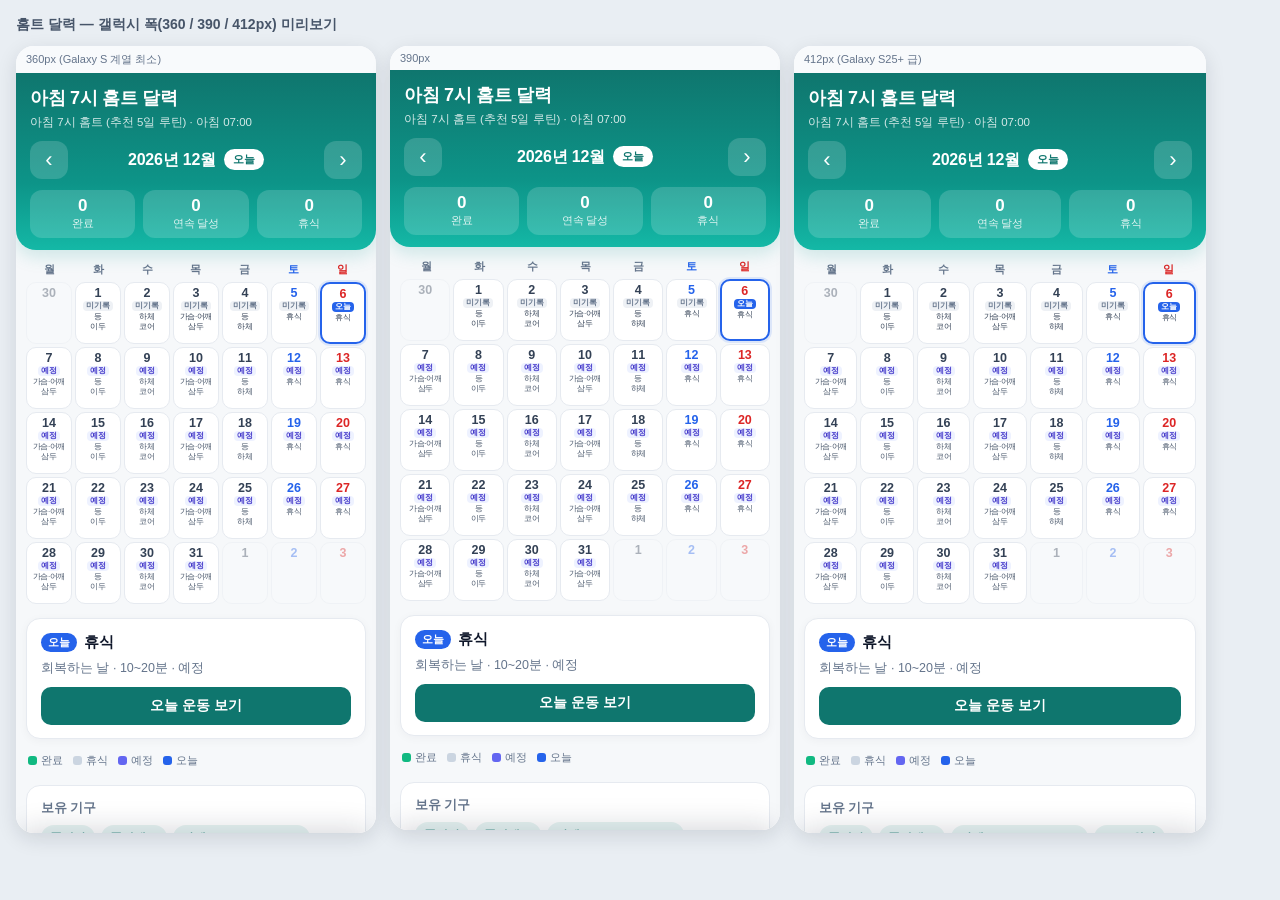
==== preview/mobile.html @ d3202d75 "모바일 폭 미리보기 페이지 추가" ====
<!DOCTYPE html>
<html lang="ko">
<head>
<meta charset="utf-8" />
<title>모바일 미리보기 (360 / 390 / 412)</title>
<style>
  body { margin: 0; padding: 16px; background: #E9EEF3; font-family: -apple-system, "Noto Sans KR", sans-serif; }
  h1 { font-size: 14px; color: #475569; margin: 0 0 12px; }
  .row { display: flex; gap: 14px; align-items: flex-start; flex-wrap: wrap; }
  .device { background: #fff; border-radius: 18px; box-shadow: 0 6px 20px rgba(15,23,42,.12); overflow: hidden; }
  .device p { margin: 0; padding: 6px 10px; font-size: 11px; color: #64748B; background: #F8FAFC; }
  iframe { display: block; border: 0; }
</style>
</head>
<body>
<h1>홈트 달력 — 갤럭시 폭(360 / 390 / 412px) 미리보기</h1>
<div class="row">
  <div class="device"><p>360px (Galaxy S 계열 최소)</p><iframe src="../index.html" width="360" height="760" title="360px 미리보기"></iframe></div>
  <div class="device"><p>390px</p><iframe src="../index.html" width="390" height="760" title="390px 미리보기"></iframe></div>
  <div class="device"><p>412px (Galaxy S25+ 급)</p><iframe src="../index.html" width="412" height="760" title="412px 미리보기"></iframe></div>
</div>
</body>
</html>
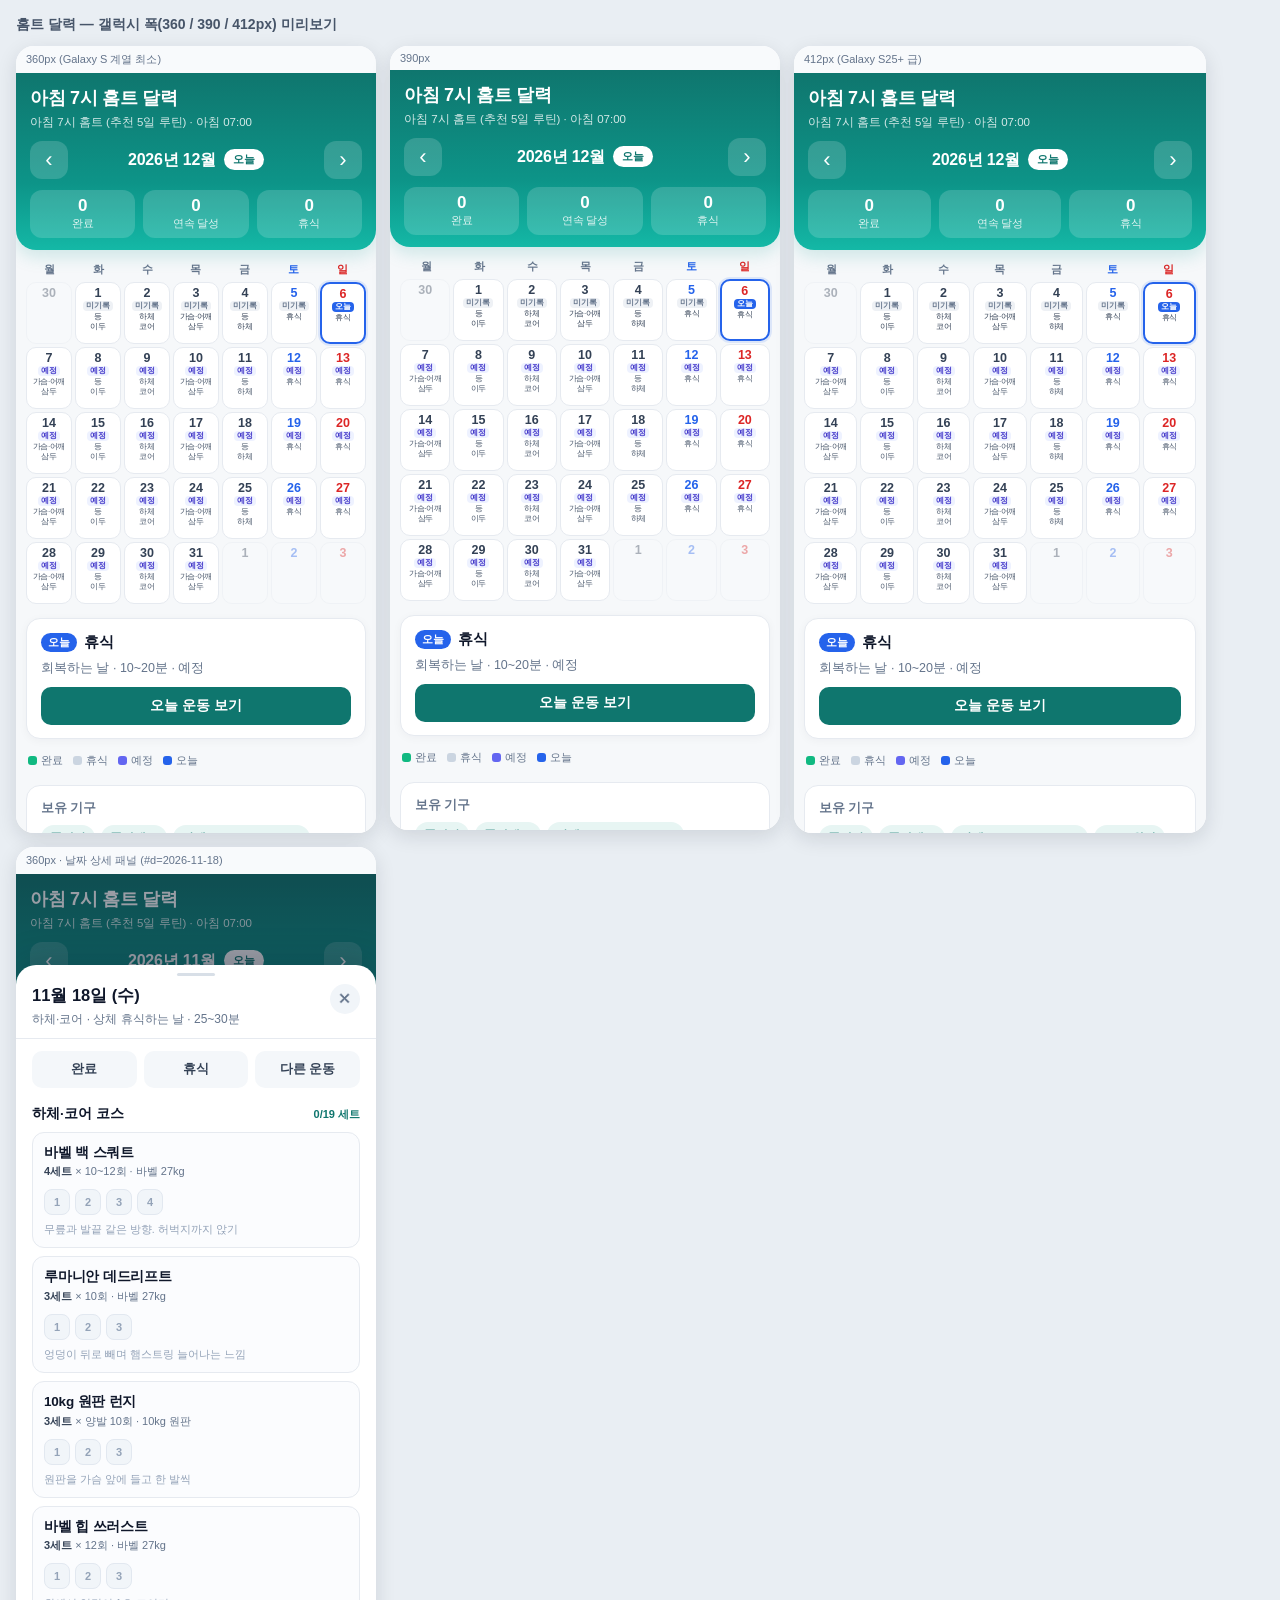
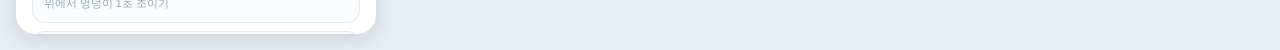
==== commit ef01cb2a: "날짜 딥링크(#d=YYYY-MM-DD) 지원, 상세 패널 미리보기 추가" ====
--- a/preview/mobile.html
+++ b/preview/mobile.html
@@ -18,6 +18,7 @@
   <div class="device"><p>360px (Galaxy S 계열 최소)</p><iframe src="../index.html" width="360" height="760" title="360px 미리보기"></iframe></div>
   <div class="device"><p>390px</p><iframe src="../index.html" width="390" height="760" title="390px 미리보기"></iframe></div>
   <div class="device"><p>412px (Galaxy S25+ 급)</p><iframe src="../index.html" width="412" height="760" title="412px 미리보기"></iframe></div>
+  <div class="device"><p>360px · 날짜 상세 패널 (#d=2026-11-18)</p><iframe src="../index.html#d=2026-11-18" width="360" height="760" title="상세 패널 미리보기"></iframe></div>
 </div>
 </body>
 </html>
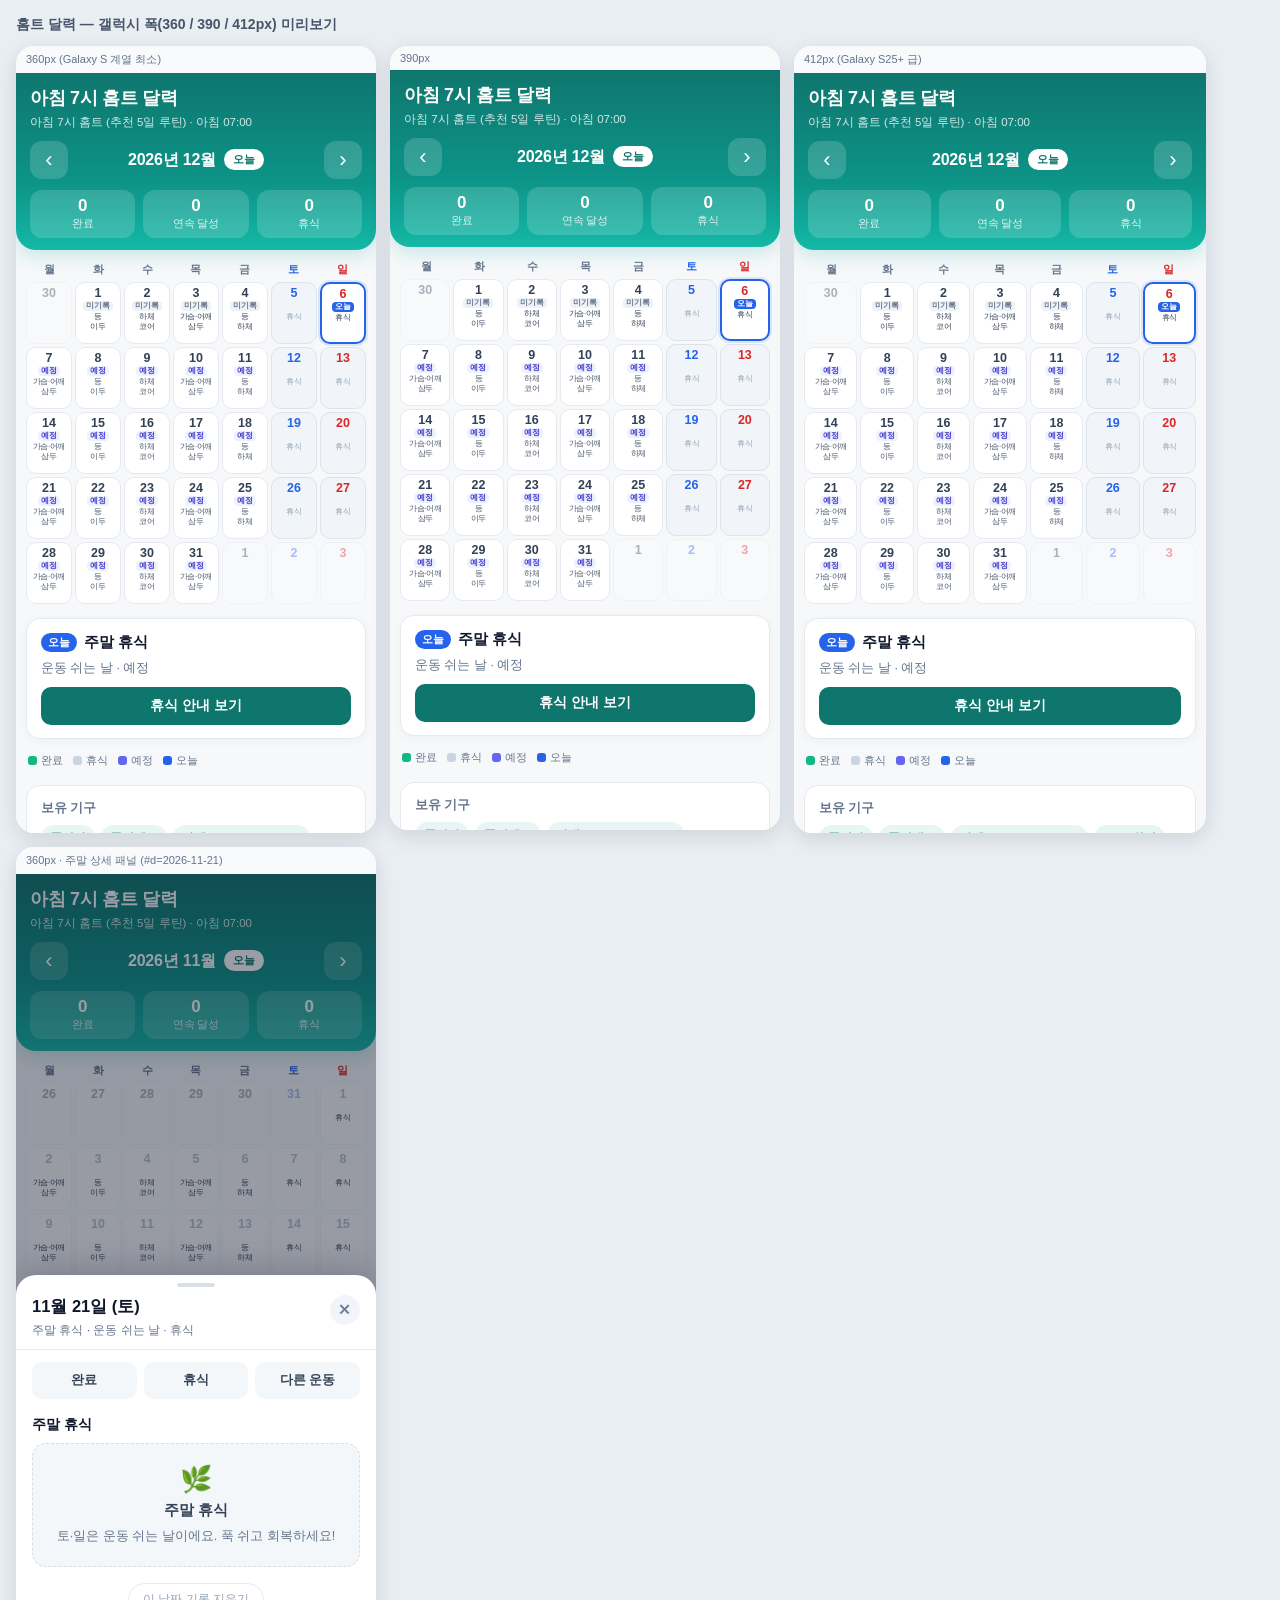
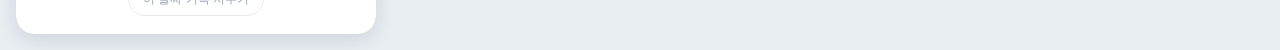
==== commit a4b35bab: "주말은 휴식: 토·일 예정 배지 제거, 휴식 안내 카드로 변경" ====
--- a/preview/mobile.html
+++ b/preview/mobile.html
@@ -18,7 +18,7 @@
   <div class="device"><p>360px (Galaxy S 계열 최소)</p><iframe src="../index.html" width="360" height="760" title="360px 미리보기"></iframe></div>
   <div class="device"><p>390px</p><iframe src="../index.html" width="390" height="760" title="390px 미리보기"></iframe></div>
   <div class="device"><p>412px (Galaxy S25+ 급)</p><iframe src="../index.html" width="412" height="760" title="412px 미리보기"></iframe></div>
-  <div class="device"><p>360px · 날짜 상세 패널 (#d=2026-11-18)</p><iframe src="../index.html#d=2026-11-18" width="360" height="760" title="상세 패널 미리보기"></iframe></div>
+  <div class="device"><p>360px · 주말 상세 패널 (#d=2026-11-21)</p><iframe src="../index.html?v=6#d=2026-11-21" width="360" height="760" title="상세 패널 미리보기"></iframe></div>
 </div>
 </body>
 </html>
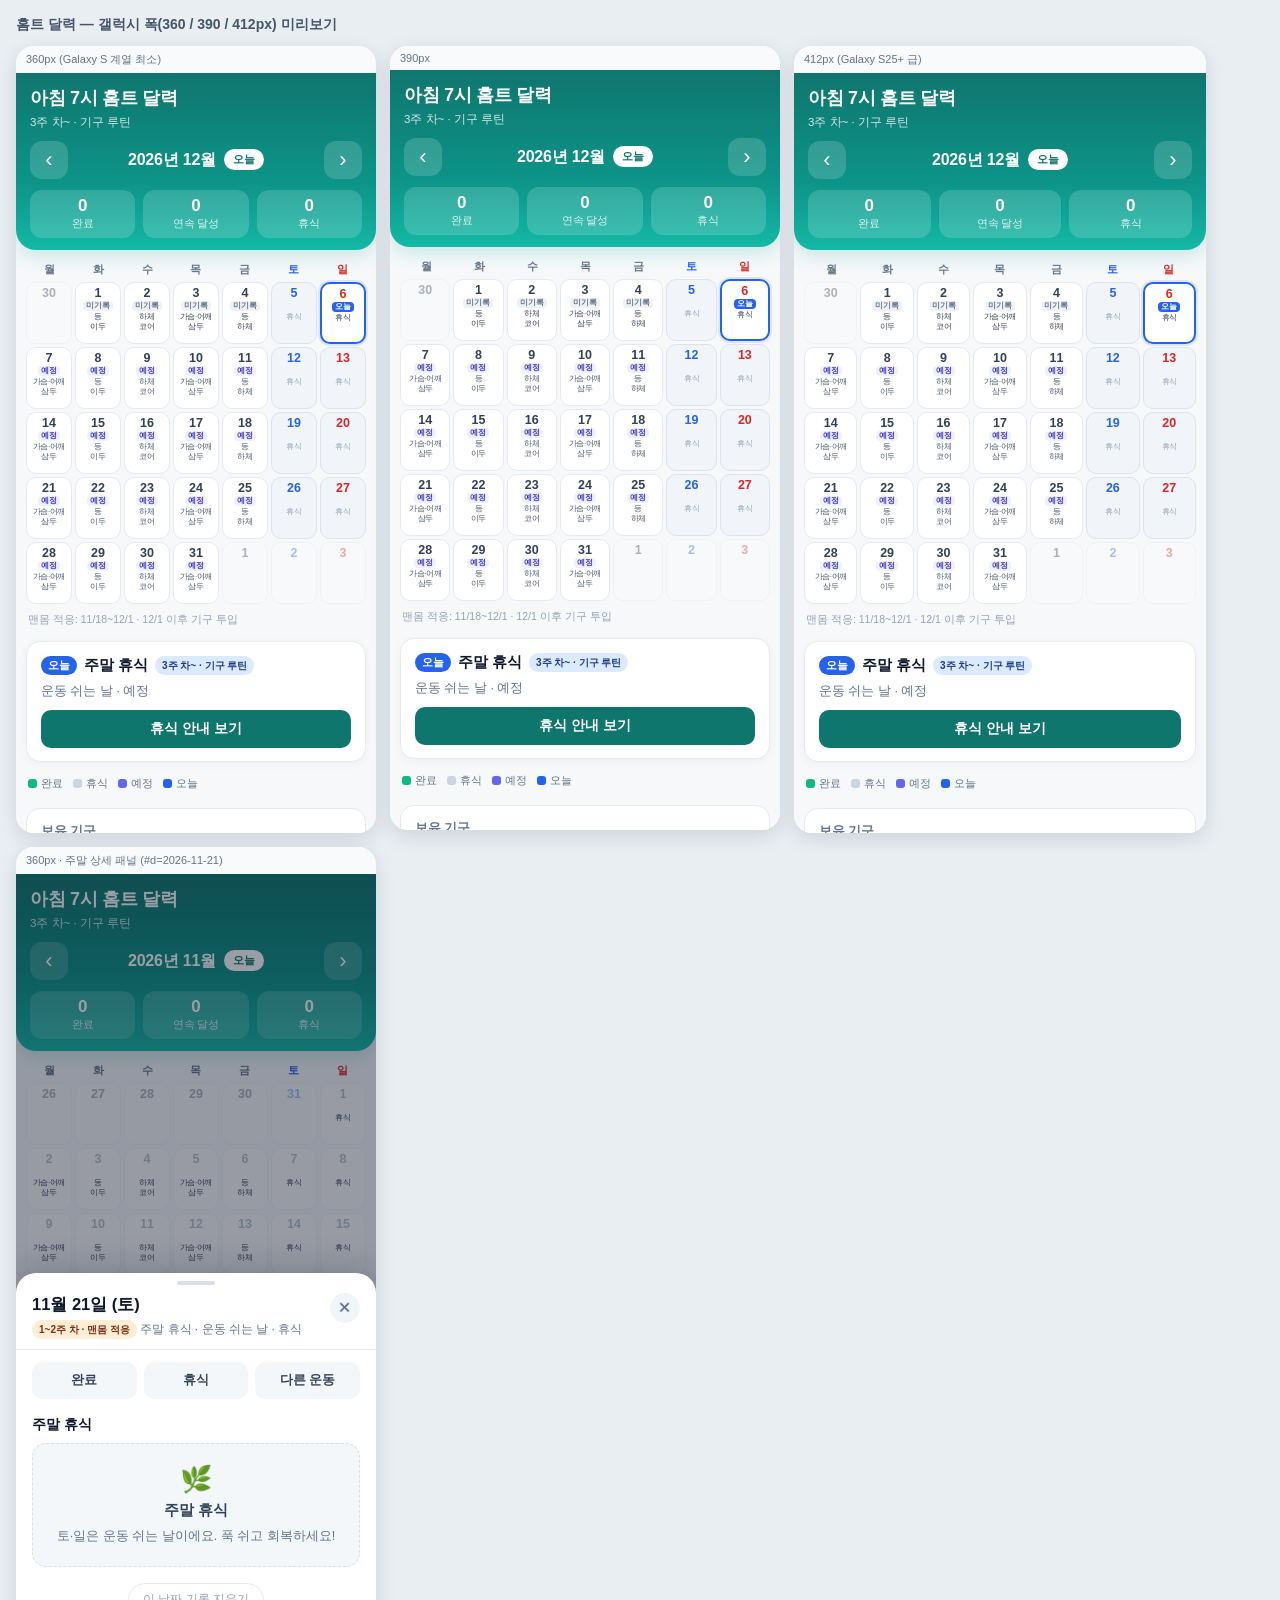
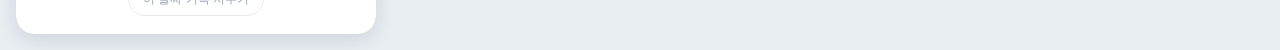
==== commit 8b47f970: "2주 맨몸 적응기(bodyweight_menus) + 주말 휴식 표시 정리 + 17kg 단일 원판 종목 교체" ====
--- a/preview/mobile.html
+++ b/preview/mobile.html
@@ -18,7 +18,7 @@
   <div class="device"><p>360px (Galaxy S 계열 최소)</p><iframe src="../index.html" width="360" height="760" title="360px 미리보기"></iframe></div>
   <div class="device"><p>390px</p><iframe src="../index.html" width="390" height="760" title="390px 미리보기"></iframe></div>
   <div class="device"><p>412px (Galaxy S25+ 급)</p><iframe src="../index.html" width="412" height="760" title="412px 미리보기"></iframe></div>
-  <div class="device"><p>360px · 주말 상세 패널 (#d=2026-11-21)</p><iframe src="../index.html?v=6#d=2026-11-21" width="360" height="760" title="상세 패널 미리보기"></iframe></div>
+  <div class="device"><p>360px · 주말 상세 패널 (#d=2026-11-21)</p><iframe src="../index.html?v=7#d=2026-11-21" width="360" height="760" title="상세 패널 미리보기"></iframe></div>
 </div>
 </body>
 </html>
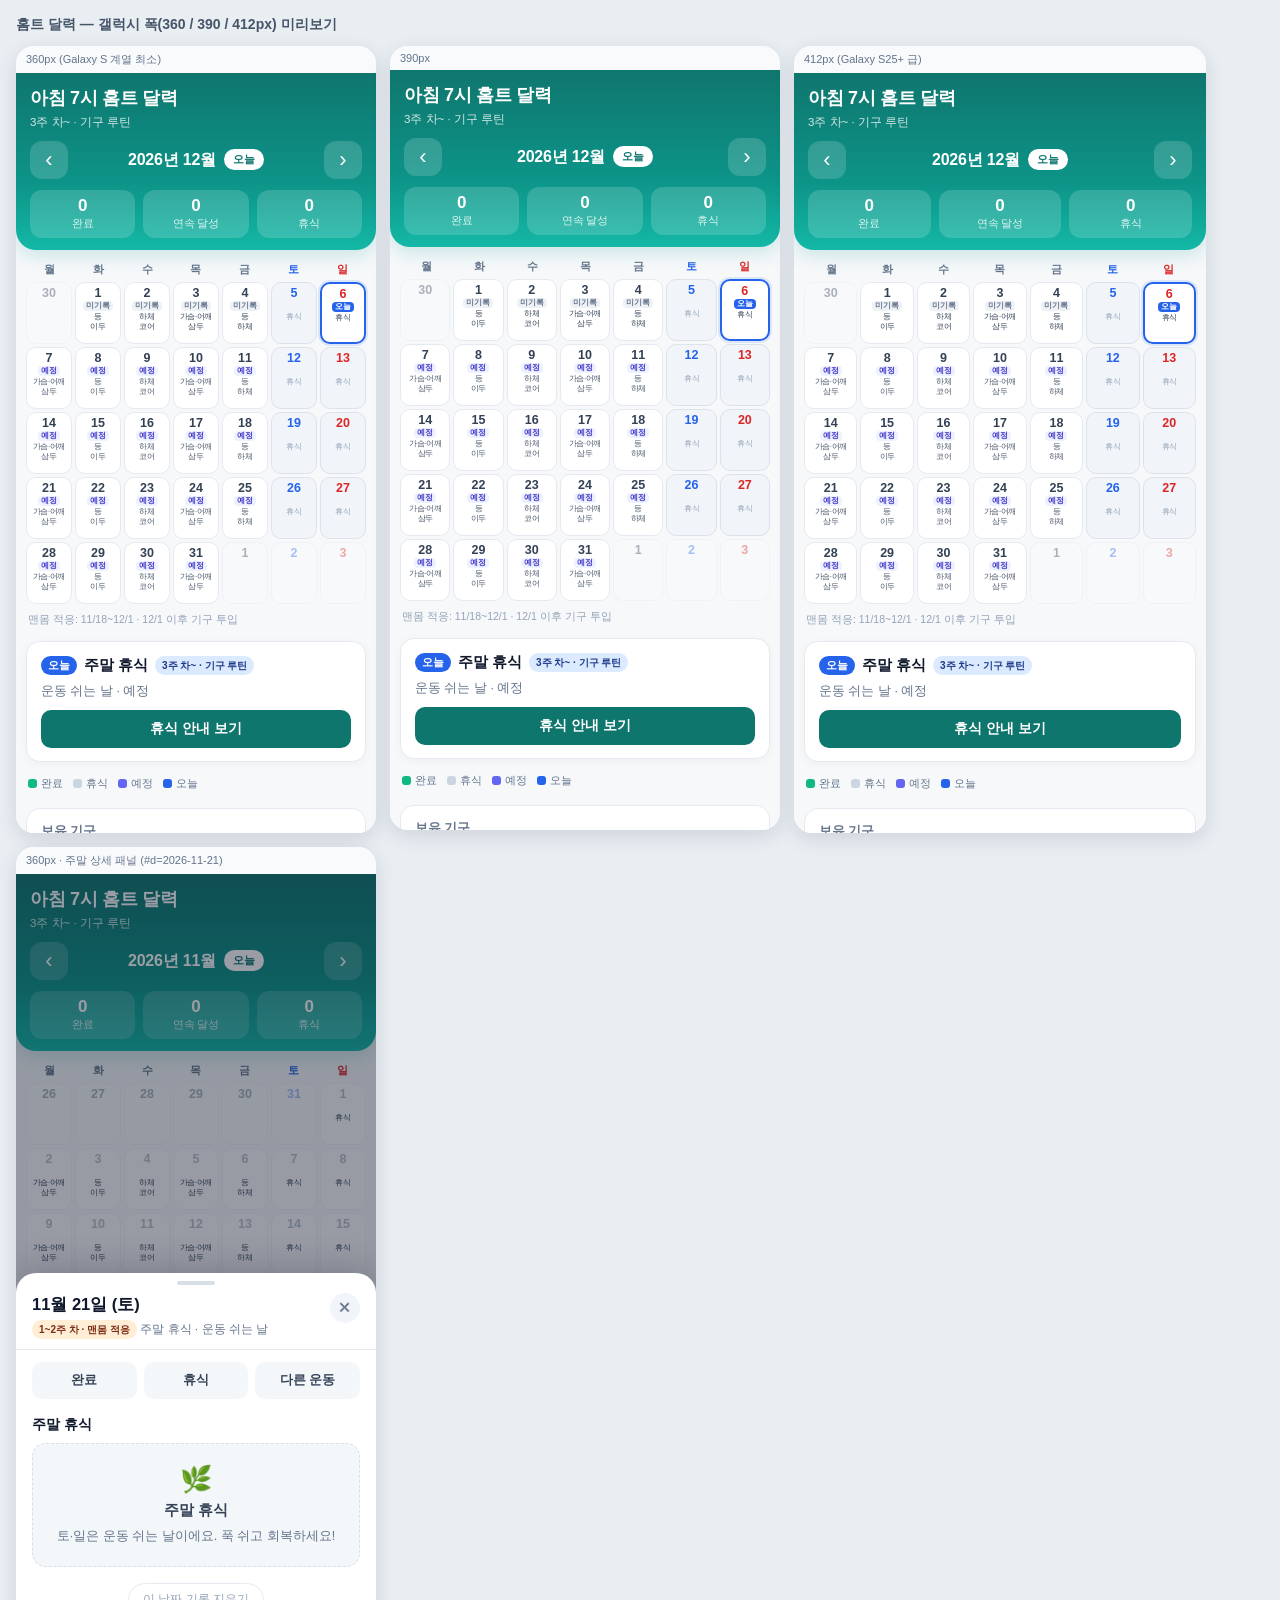
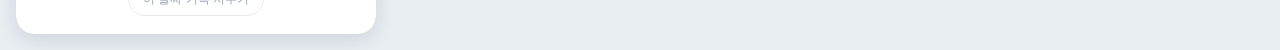
==== commit c26c3496: "상세 패널 부제 중복 제거, 단계별 미리보기 페이지" ====
--- a/preview/mobile.html
+++ b/preview/mobile.html
@@ -18,7 +18,7 @@
   <div class="device"><p>360px (Galaxy S 계열 최소)</p><iframe src="../index.html" width="360" height="760" title="360px 미리보기"></iframe></div>
   <div class="device"><p>390px</p><iframe src="../index.html" width="390" height="760" title="390px 미리보기"></iframe></div>
   <div class="device"><p>412px (Galaxy S25+ 급)</p><iframe src="../index.html" width="412" height="760" title="412px 미리보기"></iframe></div>
-  <div class="device"><p>360px · 주말 상세 패널 (#d=2026-11-21)</p><iframe src="../index.html?v=7#d=2026-11-21" width="360" height="760" title="상세 패널 미리보기"></iframe></div>
+  <div class="device"><p>360px · 주말 상세 패널 (#d=2026-11-21)</p><iframe src="../index.html?v=9#d=2026-11-21" width="360" height="760" title="상세 패널 미리보기"></iframe></div>
 </div>
 </body>
 </html>
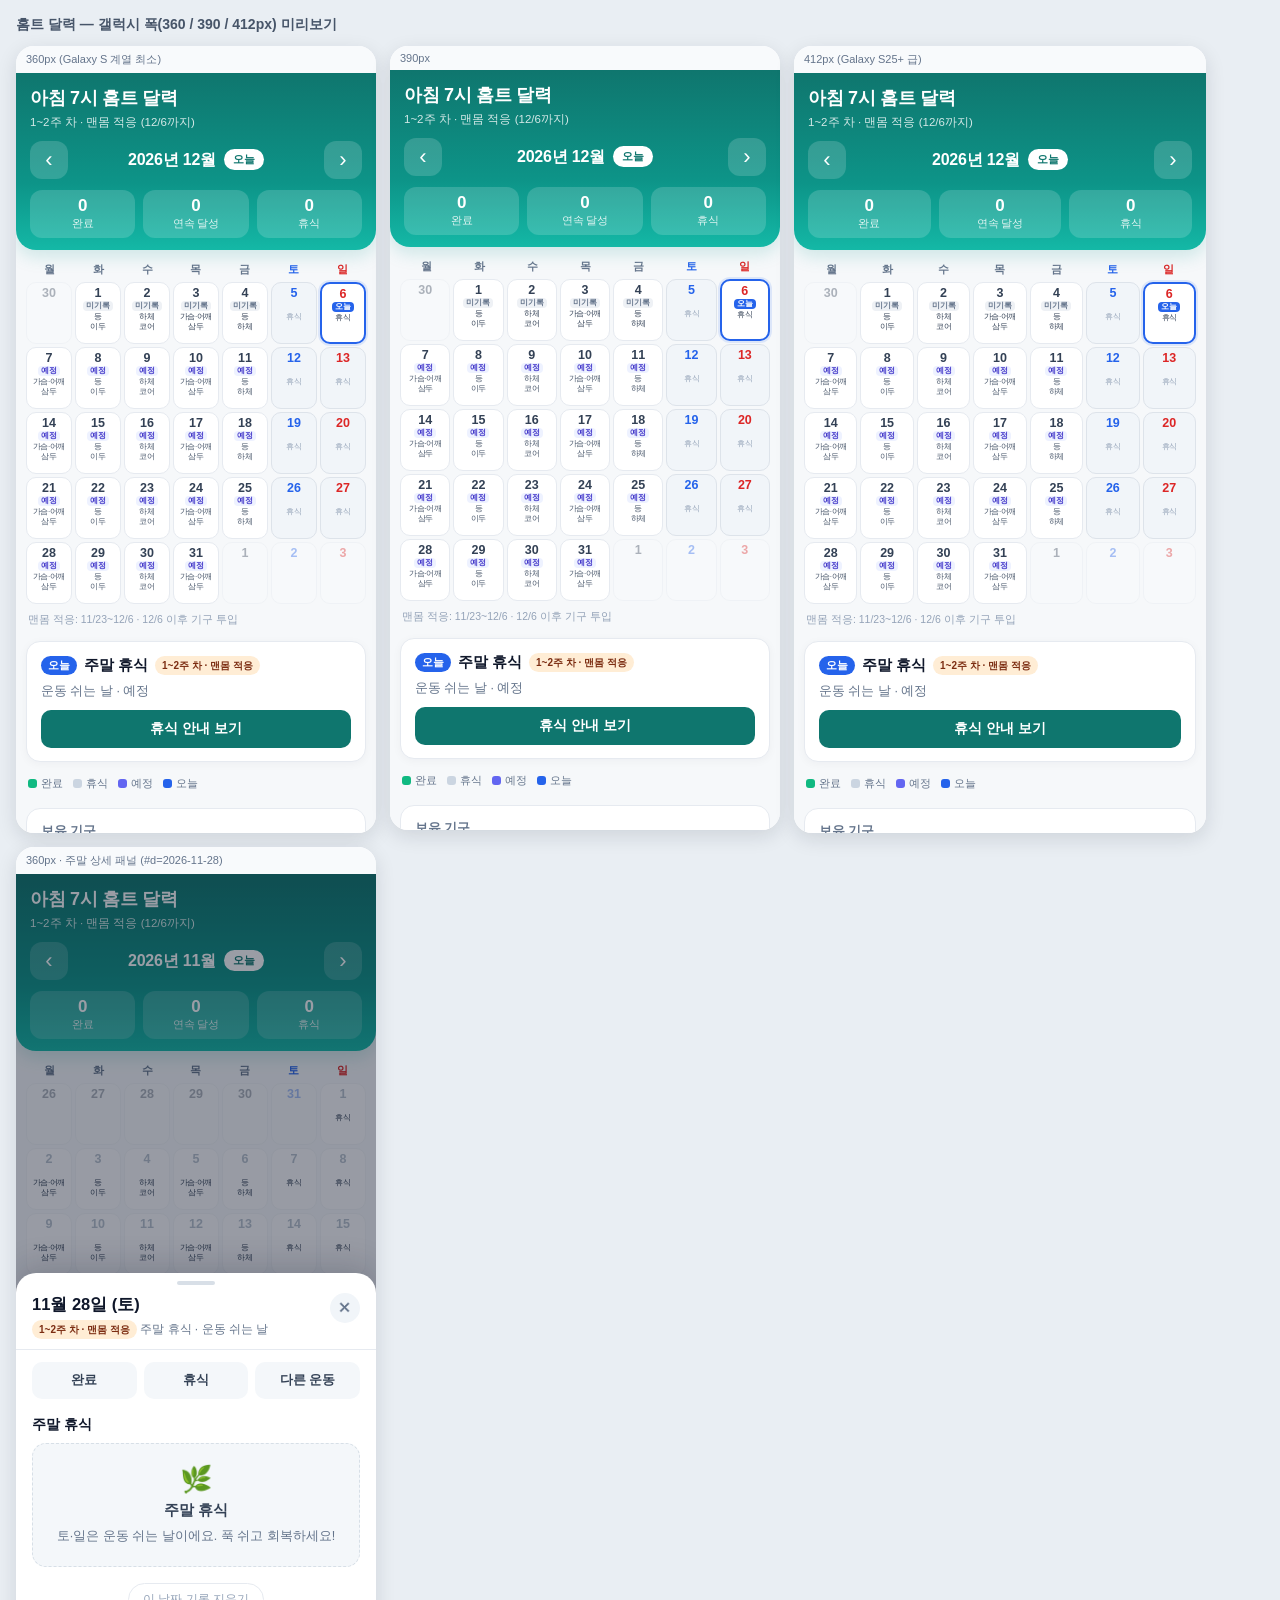
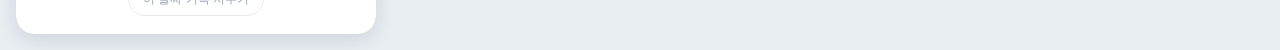
==== commit 10304f7c: "홈트 시작일 2026-11-23로 연기 반영 (맨몸 2주 11/23~12/6, 기구 12/7~), 캐시 버전 v10" ====
--- a/preview/mobile.html
+++ b/preview/mobile.html
@@ -18,7 +18,7 @@
   <div class="device"><p>360px (Galaxy S 계열 최소)</p><iframe src="../index.html" width="360" height="760" title="360px 미리보기"></iframe></div>
   <div class="device"><p>390px</p><iframe src="../index.html" width="390" height="760" title="390px 미리보기"></iframe></div>
   <div class="device"><p>412px (Galaxy S25+ 급)</p><iframe src="../index.html" width="412" height="760" title="412px 미리보기"></iframe></div>
-  <div class="device"><p>360px · 주말 상세 패널 (#d=2026-11-21)</p><iframe src="../index.html?v=9#d=2026-11-21" width="360" height="760" title="상세 패널 미리보기"></iframe></div>
+  <div class="device"><p>360px · 주말 상세 패널 (#d=2026-11-28)</p><iframe src="../index.html?v=10#d=2026-11-28" width="360" height="760" title="상세 패널 미리보기"></iframe></div>
 </div>
 </body>
 </html>
